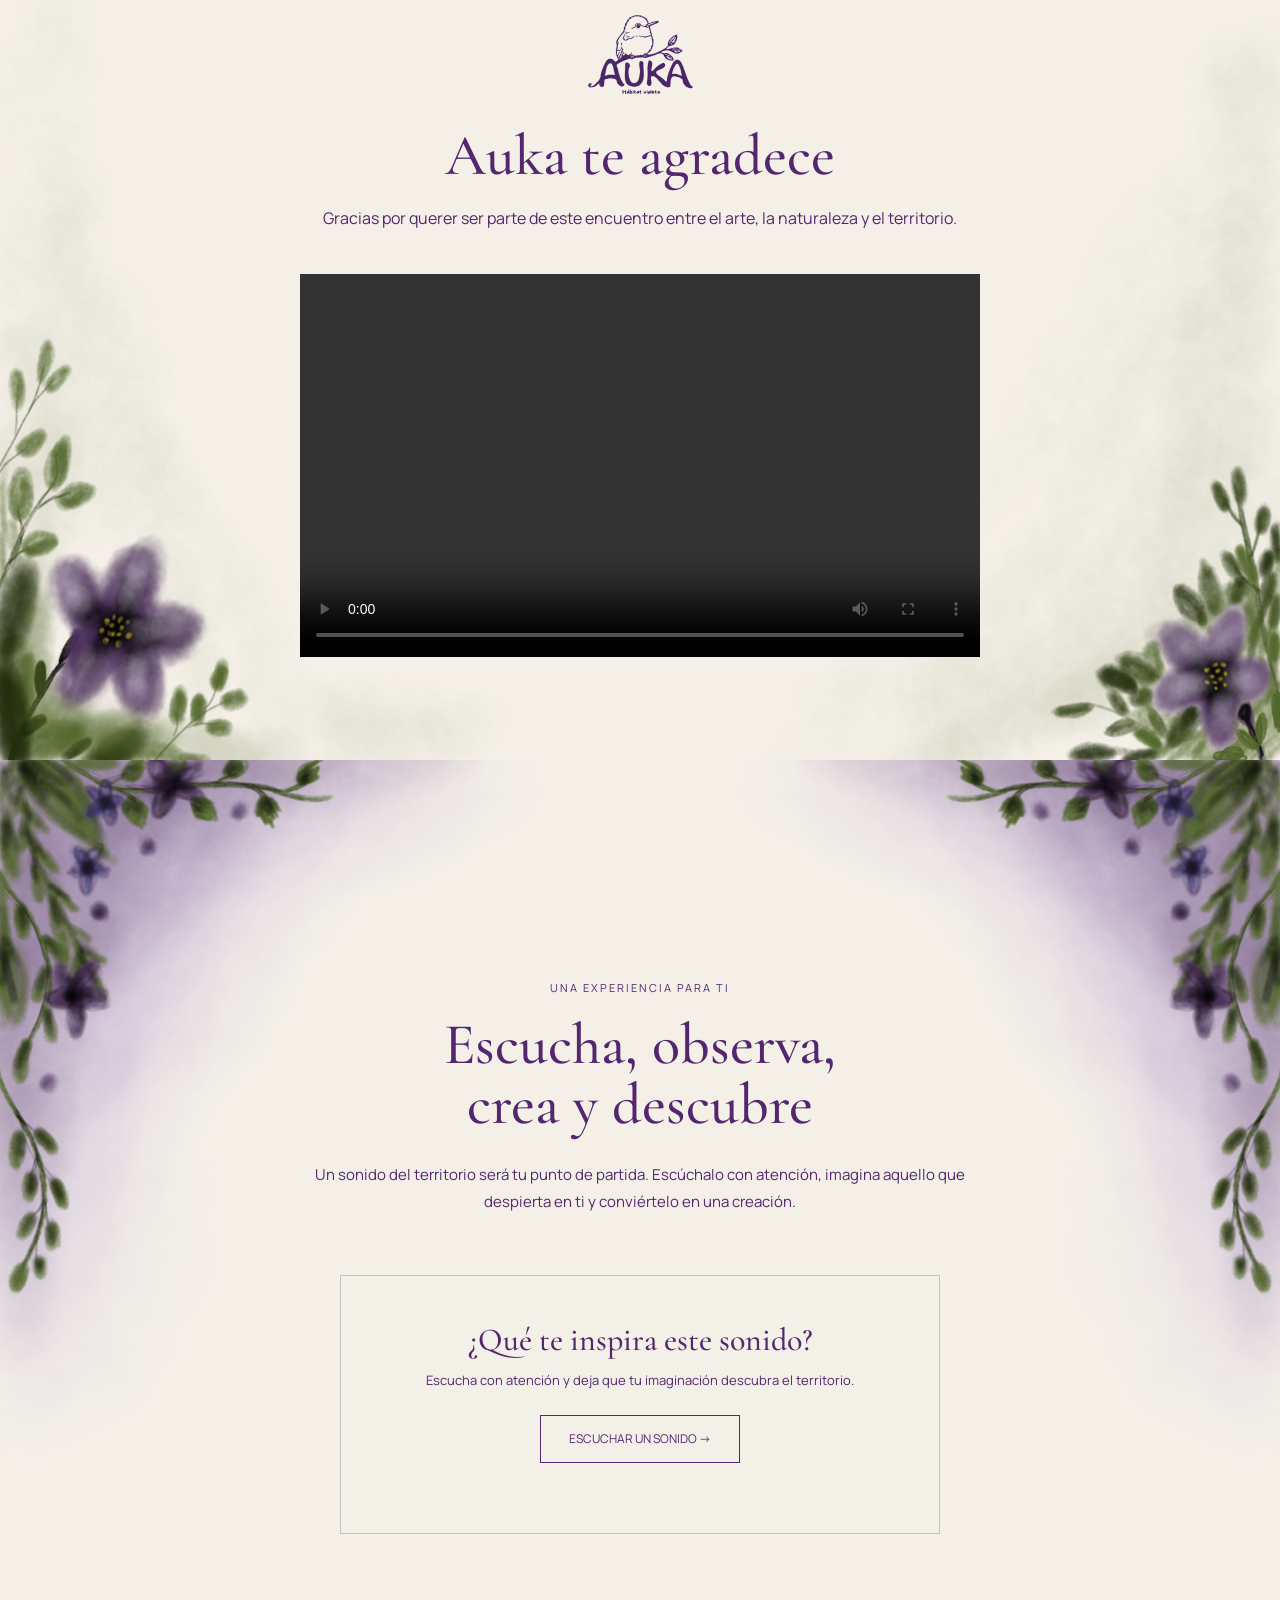
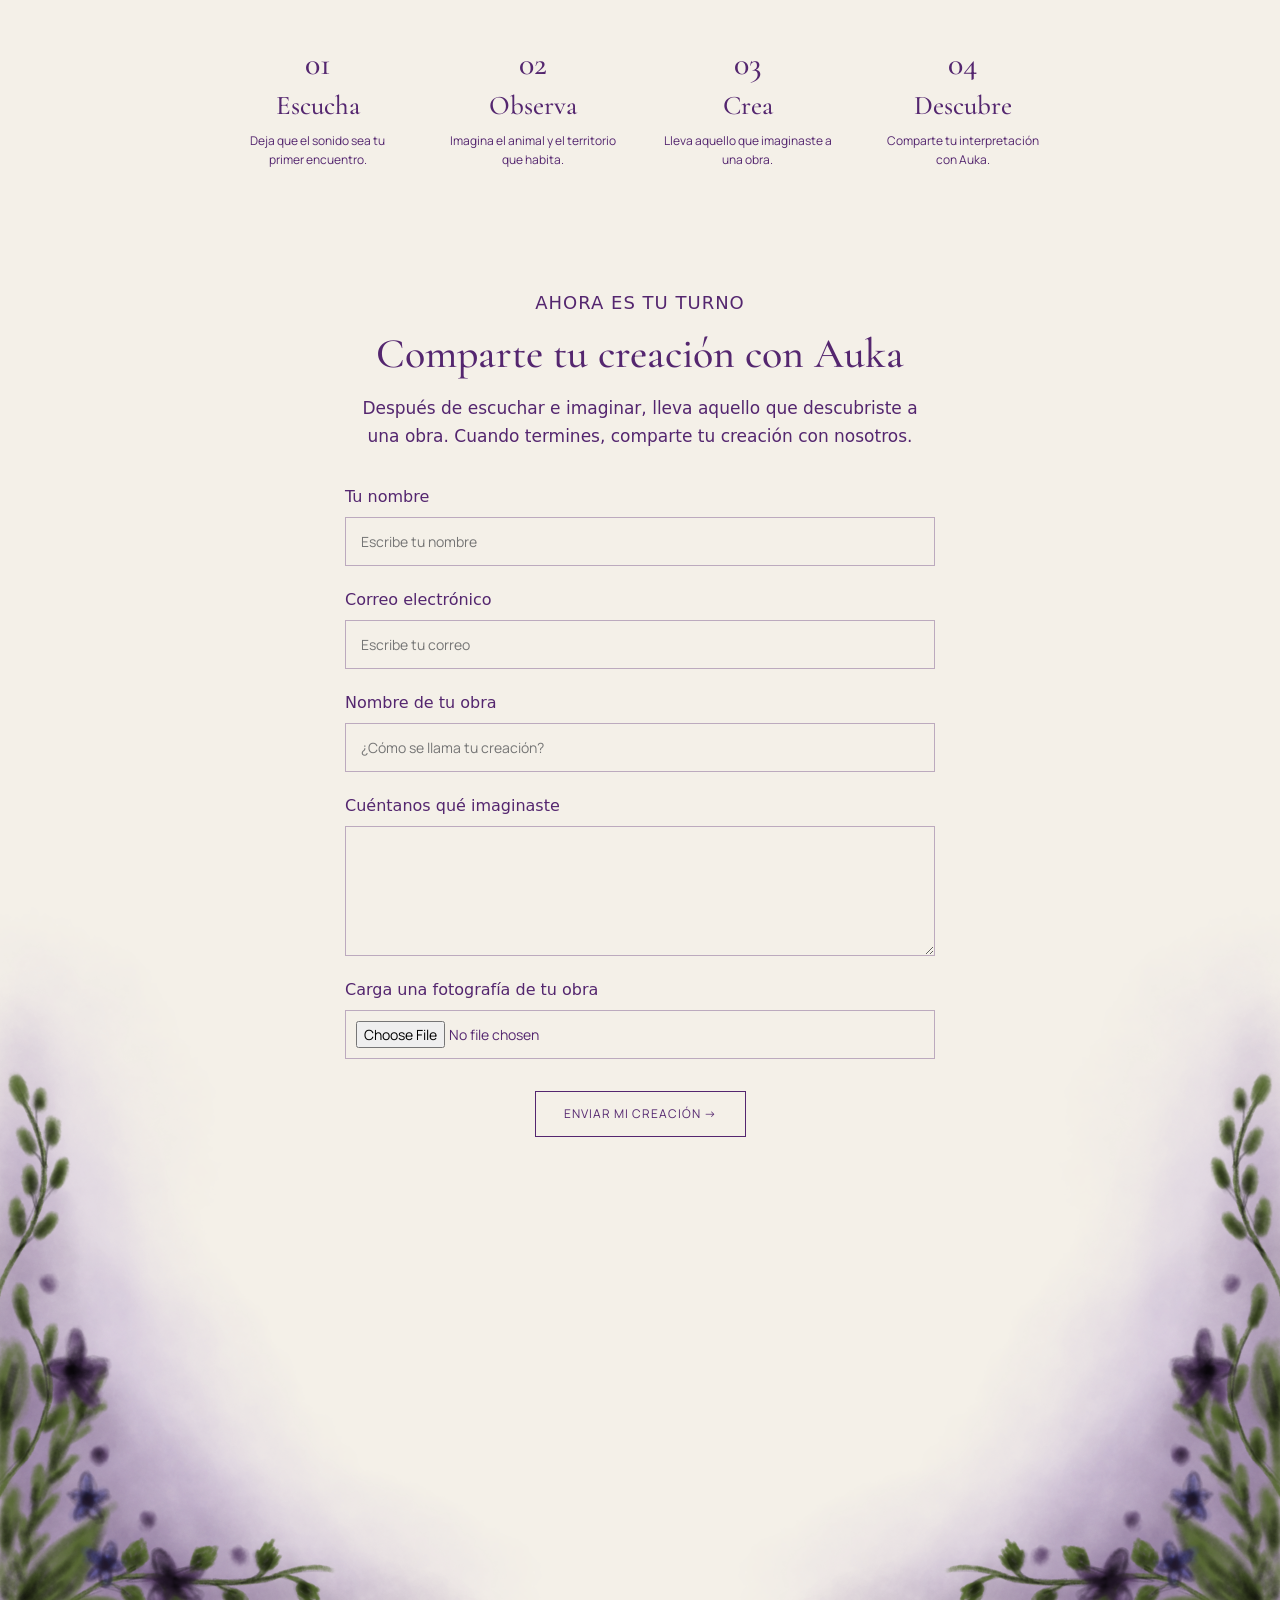
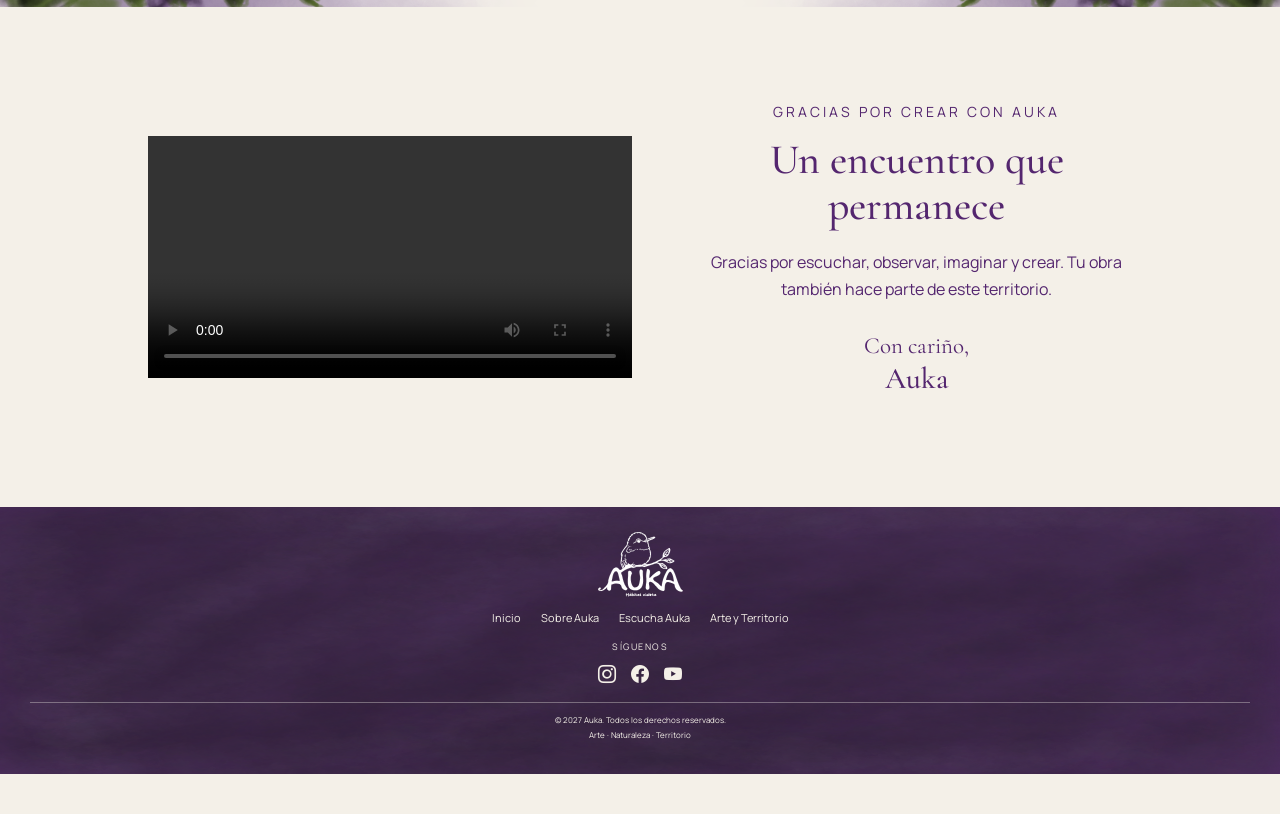
==== Arteyterritorio.html @ 27b0d7d1 "subir pagina auka auka" ====
<!DOCTYPE html>
    <html>
        <head>
            <meta charset="UTF-8">
            <meta name="viewport" content="width=device-width, initial-scale=1.0">
            <link rel="stylesheet" type="text/css" href="css/bootstrap.min.css">
            <link rel="stylesheet" type="text/css" href="css/estilos.css">
            <link rel="preconnect" href="https://fonts.googleapis.com">
            <link rel="preconnect" href="https://fonts.gstatic.com" crossorigin>
            <link rel="stylesheet" href="https://cdn.jsdelivr.net/npm/bootstrap-icons@1.11.3/font/bootstrap-icons.min.css">
            <link href="https://fonts.googleapis.com/css2?family=Cormorant+Garamond:ital,wght@0,300..700;1,300..700&family=Manrope:wght@200..800&display=swap" rel="stylesheet">
            <title>   Auka | Arte y territorio</title>
        </head>
        <body>
            <section class="bienvenida-actividad">
                <div class="bienvenida-contenido col-12 col-md-10 col-lg-8">
                    <img
                src="imagenes/VectorAUKAmoradoau.svg"
                alt="Auka Hábitat violeta"
                class="logo-bienvenida"
            >
                    <h1>
                        Auka te agradece
                    </h1>
                    <p class="bienvenida-texto">
                        Gracias por querer ser parte de este encuentro entre el arte, la naturaleza y el territorio.
                    </p>
                    <div class="video-bienvenida">
                        <video
                    controls
                    playsinline
                    preload="metadata"
                >
                            <source
                        src="videos/video 2.mp4"
                        type="video/mp4"
                    >
                            Tu navegador no puede reproducir este video.
                        </video>
                    </div>
                </div>
            </section>
            <section class="actividad-experiencia">
                <div class="experiencia-contenido col-12">
                    <p class="experiencia-etiqueta">
                        UNA EXPERIENCIA PARA TI
                    </p>
                    <h2>
                        Escucha, observa,
                        <br>
                        crea y descubre
                    </h2>
                    <p class="experiencia-intro">
                        Un sonido del territorio será tu punto de partida. Escúchalo con atención, imagina aquello que despierta en ti y conviértelo en una creación.
                    </p>
                    <div class="sonido-experiencia col-12 col-md-10 col-lg-8">
                        <h3>
                            ¿Qué te inspira este sonido?
                        </h3>
                        <p>
                            Escucha con atención y deja que tu imaginación descubra el territorio.
                        </p>
                        <button
                    type="button"
                    id="boton-sonido"
                >
                            ESCUCHAR UN SONIDO →
                        </button>
                        <div id="reproductor-sonido">
                        </div>
                        <p id="mensaje-sonido">
                        </p>
                    </div>
                    <div class="pasos-actividad row justify-content-center g-4">
                        <div class="paso-actividad col-12 col-sm-6 col-lg-3">
                            <span>
                                01
                            </span>
                            <h4>
                                Escucha
                            </h4>
                            <p>
                                Deja que el sonido sea tu primer encuentro.
                            </p>
                        </div>
                        <div class="paso-actividad col-12 col-sm-6 col-lg-3">
                            <span>
                                02
                            </span>
                            <h4>
                                Observa
                            </h4>
                            <p>
                                Imagina el animal y el territorio que habita.
                            </p>
                        </div>
                        <div class="paso-actividad col-12 col-sm-6 col-lg-3">
                            <span>
                                03
                            </span>
                            <h4>
                                Crea
                            </h4>
                            <p>
                                Lleva aquello que imaginaste a una obra.
                            </p>
                        </div>
                        <div class="paso-actividad col-12 col-sm-6 col-lg-3">
                            <span>
                                04
                            </span>
                            <h4>
                                Descubre
                            </h4>
                            <p>
                                Comparte tu interpretación con Auka.
                            </p>
                        </div>
                    </div>
                    <div class="formulario-creacion col-12 col-lg-10">
                        <p class="formulario-etiqueta">
                            AHORA ES TU TURNO
                        </p>
                        <h3>
                            Comparte tu creación con Auka
                        </h3>
                        <p class="formulario-intro">
                            Después de escuchar e imaginar, lleva aquello que descubriste a una obra. Cuando termines, comparte tu creación con nosotros.
                        </p>
                        <form action="https://formspree.io/f/xdeoeorb" method="POST" enctype="multipart/form-data">
                            <div class="campo-formulario col-12">
                                <label for="nombre">
                                    Tu nombre
                                </label>
                                <input
                type="text"
                id="nombre"
                name="nombre"
                placeholder="Escribe tu nombre"
                required
            >
                            </div>
                            <div class="campo-formulario col-12">
                                <label for="correo">
                                    Correo electrónico
                                </label>
                                <input
                type="email"
                id="correo"
                name="correo"
                placeholder="Escribe tu correo"
                required
            >
                            </div>
                            <div class="campo-formulario col-12">
                                <label for="obra">
                                    Nombre de tu obra
                                </label>
                                <input
                type="text"
                id="obra"
                name="obra"
                placeholder="¿Cómo se llama tu creación?"
                required
            >
                            </div>
                            <div class="campo-formulario col-12">
                                <label for="interpretacion">
                                    Cuéntanos qué imaginaste
                                </label>
                                <textarea
                id="interpretacion"
                name="interpretacion"
                rows="4"
                placeholder="Cuéntanos brevemente qué despertó este sonido en ti..."
            >
                                </textarea>
                            </div>
                            <div class="campo-formulario col-12">
                                <label for="obra-foto">
                                    Carga una fotografía de tu obra
                                </label>
                                <input
                type="file"
                id="obra-foto"
                name="obra-foto"
                accept="image/*"
                required
            >
                            </div>
                            <button
            type="submit"
            class="boton-enviar"
        >
                                ENVIAR MI CREACIÓN →
                            </button>
                        </form>
                    </div>
        </div>
    </section>
    <section class="cierre-auka">
        <div class="cierre-video col-12 col-md-6">
            <video controls playsinline preload="metadata">
                <source src="videos/serraniavideo.mp4" type="video/mp4">
                Tu navegador no puede reproducir este video.
            </video>
        </div>
        <div class="cierre-mensaje col-12 col-md-6">
            <p class="cierre-etiqueta">
                GRACIAS POR CREAR CON AUKA
            </p>
            <h2>
                Un encuentro que permanece
            </h2>
            <p>
                Gracias por escuchar, observar, imaginar y crear. Tu obra también hace parte de este territorio.
            </p>
            <p class="cierre-firma">
                Con cariño,
                <br>
                <strong>
                    Auka
                </strong>
            </p>
        </div>
    </section>
    <footer class="footer-auka">
        <div class="footer-logo">
            <img src="imagenes/VectorAUKAmoradoau.svg" alt="Auka">
        </div>
        <nav class="footer-menu">
            <a href="index.html">
                Inicio
            </a>
            <a href="index.html#sobre-auka">
                Sobre Auka
            </a>
            <a href="index.html#escucha-auka">
                Escucha Auka
            </a>
            <a href="Arteyterritorio.html">
                Arte y Territorio
            </a>
        </nav>
        <div class="footer-redes">
            <p>
                SÍGUENOS
            </p>
            <div class="redes-iconos">
                <a href="#" aria-label="Instagram">
                    <i class="bi bi-instagram">
                    </i>
                </a>
                <a href="#" aria-label="Facebook">
                    <i class="bi bi-facebook">
                    </i>
                </a>
                <a href="#" aria-label="YouTube">
                    <i class="bi bi-youtube">
                    </i>
                </a>
            </div>
        </div>
        <div class="footer-copy">
            <p>
                © 2027 Auka. Todos los derechos reservados.
            </p>
            <p>
                Arte · Naturaleza · Territorio
            </p>
        </div>
    </footer>
</section>
<script>
    const sonidos = [
    "colibri.mp3",
    "danta.mp3",
    "jaguar.mp3",
    "oso.mp3",
    "rana.mp3",
    "tucan.mp3"
    ];
    const botonSonido =
    document.getElementById("boton-sonido");
    const reproductorSonido =
    document.getElementById("reproductor-sonido");
    const mensajeSonido =
    document.getElementById("mensaje-sonido");
    let sonidoAnterior = null;
    botonSonido.addEventListener("click", function () {
    let sonidoActual;
    do {
    const indiceAleatorio =
    Math.floor(
    Math.random() * sonidos.length
    );
    sonidoActual =
    sonidos[indiceAleatorio];
    } while (
    sonidos.length > 1 &&
    sonidoActual === sonidoAnterior
    );
    sonidoAnterior = sonidoActual;
    reproductorSonido.innerHTML = `
    <audio
    controls
    autoplay
    >
    <source
    src="sonidos/${sonidoActual}"
    type="audio/mpeg"
    >
    Tu navegador no puede reproducir
    este audio.
    </audio>
    `;
    mensajeSonido.textContent =
    "Escucha con atención. ¿Qué te hace imaginar este sonido?";
    });
</script>
</body>
</html>
---- css/estilos.css ----
html {
    scroll-behavior: smooth;
}
body {
    margin: 0;
    background-color: #F4F0E8;
    background-image: url("../imagenes/Fondo2.png");
    background-size: 105% auto;
    background-position: 52% top;
    background-repeat: no-repeat;
}
header img {
    width: 100%;
    height: auto;
    position: relative;
}
.logo-contenedor {
    padding-top: 40px;
    padding-left: 75px;
}

.logo {
    width: 90%;
    height: auto;
}
.hero-text {
    position: relative;
    z-index: 2;
    width: 45%;
    padding: 100px 0 0 80px;
}
.hero-text h1 {
    font-family: "Cormorant Garamond", serif;
    font-size: 70px;
    margin: 0;
}

.hero-text h2 {
    font-family: "Cormorant Garamond", serif;
    font-size: 28px;
    font-weight: 500;
    margin: 0 0 20px;
}

.hero-text {
    position: relative;
    z-index: 2;
    width: 45%;
    padding: 100px 0 0 80px;
}

.navbar {
    font-family: "Manrope", sans-serif;
}

.navbar .nav-link {
    font-size: 14px;
    font-weight: 400;
    letter-spacing: 0.3px;
}

.hero-buttons {
    display: flex;
    gap: 15px;
    margin-top: 25px;
}

.hero-buttons a {
    font-family: "Manrope", sans-serif;
    font-size: 11px;
    text-decoration: none;
    padding: 10px 18px;
}

.hero-image {
    position: absolute;
    right: -2%;
    bottom: 60px;
    margin-top: 40px;
    width: 70%;
    z-index: 1;
}

.hero-image img {
    width: 100%;
    height: auto;
    display: block;
}
.hero {
    position: relative;
    min-height: 680px;
    overflow: visible;
}
.hero-buttons a {
    font-family: "Manrope", sans-serif;
    font-size: 13px;
    color: #4b286d;
    text-decoration: none;
    border: 1px solid #4b286d;
    padding: 10px 18px;
    margin-right: 20px;
    display: inline-block;
}

.sobre-auka {
    position: relative;
    min-height: 1000px;
    background-color: #F4F0E8;

    background-image:
        url("../imagenes/fondo5.png"),
        url("../imagenes/fondo5r.png"),
        url("../imagenes/fondo5c.png");

    background-size:
        100% auto,
        100% auto,
        100% auto;

    background-position:
        center top,
        center 709px,
        center 1400px;

    background-repeat:
        no-repeat,
        no-repeat,
        no-repeat;

    overflow: hidden;
}

.sobre-contenido {
    position: relative;
    z-index: 2;
    width: 70%;
    margin: auto;
    padding-top: 100px;
    text-align: center;
}

.sobre-contenido h1 {
    font-family: "Cormorant Garamond", serif;
    font-size: 55px;
    font-weight: 500;
    margin-bottom: 15px;
}

.sobre-contenido h2 {
    font-family: "Cormorant Garamond", serif;
    font-size: 28px;
    font-weight: 500;
    margin-bottom: 30px;
}

.sobre-contenido p {
    font-family: "Manrope", sans-serif;
    font-size: 15px;
    line-height: 1.8;
    max-width: 700px;
    margin: 0 auto 20px;
}

.sobre-video {
    position: relative;
    z-index: 2;
    width: 70%;
    margin: 80px auto 0;
    text-align: center;
}

.sobre-video h2 {
    font-family: "Cormorant Garamond", serif;
    font-size: 32px;
    font-weight: 500;
}

.sobre-video p {
    font-family: "Manrope", sans-serif;
    font-size: 14px;
    line-height: 1.6;
}

.video-contenedor {
    width: 60%;
    margin: 30px auto;
}

.video-contenedor video {
    width: 100%;
    height: auto;
    display: block;
}

.sobre-colibri {
    position: relative;
    z-index: 2;
    width: 70%;
    margin: 100px auto 0;
    text-align: center;
}

.sobre-colibri h2 {
    font-family: "Cormorant Garamond", serif;
    font-size: 32px;
    font-weight: 500;
}

.sobre-colibri p {
    font-family: "Manrope", sans-serif;
    font-size: 15px;
    line-height: 1.8;
    max-width: 700px;
    margin: auto;
}
.colibri-video {
    width: 35%;
    margin: 40px auto 0;
}

.colibri-video video {
    width: 100%;
    height: auto;
    display: block;
}

.sobre-territorio {
    position: relative;
    z-index: 2;
    width: 70%;
    margin: 100px auto;
    text-align: center;
}

.sobre-territorio h2 {
    font-family: "Cormorant Garamond", serif;
    font-size: 32px;
    font-weight: 500;
}

.sobre-territorio p {
    font-family: "Manrope", sans-serif;
    font-size: 15px;
    line-height: 1.8;
    max-width: 700px;
    margin: auto;
}
.escucha-intro {
    min-height: 700px;
    background-color: #F4F0E8;
    background-image: url("../imagenes/fondototal.png");
    background-size: 100% auto;
    background-position: center top;
    background-repeat: no-repeat;

    display: flex;
    align-items: center;
    justify-content: center;
    text-align: center;
}

.escucha-contenido {
    width: 60%;
    max-width: 800px;
    margin-top: 40px;
}

.escucha-contenido h1 {
    font-family: "Cormorant Garamond", serif;
    font-size: 70px;
    color: #F4F0E8;
    margin: 0 0 10px;
}

.escucha-contenido h2 {
    font-family: "Cormorant Garamond", serif;
    font-size: 32px;
    font-weight: 500;
    color: #F4F0E8;
    margin: 0 0 30px;
}

.escucha-contenido p {
    font-family: "Manrope", sans-serif;
    font-size: 17px;
    line-height: 1.8;
    color: #F4F0E8;
    margin: 15px auto;
}

.escucha-contenido a {
    display: inline-block;
    margin-top: 25px;
    padding: 14px 28px;
    border: 1px solid #F4F0E8;
    color: #F4F0E8;
    text-decoration: none;
    font-family: "Manrope", sans-serif;
    font-size: 14px;
}

.escucha-contenido a:hover {
    background-color: #F4F0E8;
    color: #54266F;
}

.sonidos {
    background-color: #F4F0E8;

    background-image:
        url("../imagenes/fondo8r.png"),
        url("../imagenes/fondo8.png");

    background-size:
        100% auto,
        100% auto;

    background-position:
        center top,
        center 650px;

    background-repeat:
        no-repeat,
        no-repeat;

    padding: 120px 40px 100px;
    box-sizing: border-box;
    min-height: 1300px;
}

.sonidos-titulo {
    text-align: center;
    max-width: 650px;
    margin: 0 auto 70px;
}

.sonidos-titulo h1 {
    font-family: "Cormorant Garamond", serif;
    font-size: 52px;
    color: #54266F;
    margin: 0 0 15px;
}

.sonidos-titulo p {
    font-family: "Manrope", sans-serif;
    font-size: 16px;
    line-height: 1.7;
    color: #54266F;
}

.animales {
    max-width: 800px;
    margin: 0 auto;
    display: grid;
    grid-template-columns: repeat(3, 1fr);
    gap: 35px;
}

.animal {
    text-align: center;
    background-color: rgba(244, 240, 232, 0.92);
    padding: 10px;
}

.animal img {
    width: 100%;
    height: 190px;
    object-fit: cover;
    display: block;
}

.animal h2 {
    font-family: "Cormorant Garamond", serif;
    font-size: 25px;
    color: #54266F;
    margin: 12px 0;
}

.animal audio {
    width: 100%;
}

.arte-territorio {
    background-color: #F4F0E8;
}

.arte-intro {
    min-height: 700px;

    background-image: url("../imagenes/fondop.png");
    background-size: 115% auto;
    background-position: center center;
    background-repeat: no-repeat;
    padding: 80px 40px;
    box-sizing: border-box;
    display: flex;
    flex-direction: column;
    justify-content: flex-start;
    align-items: center;

    position: relative;
}

.arte-intro h1 {
    font-family: "Cormorant Garamond", serif;
    font-size: 60px;
    color: #54266F;
    width: 700px;
    max-width: 90%;
    margin: 0 auto 12px;
    text-align: center;
}

.arte-intro h2 {
    font-family: "Cormorant Garamond", serif;
    font-size: 30px;
    font-weight: 500;
    color: #54266F;
    width: 700px;
    max-width: 90%;
    margin: 0 auto 35px;
    text-align: center;
}

.arte-intro p {
    font-family: "Manrope", sans-serif;
    font-size: 16px;
    line-height: 1.8;
    color: #54266F;

    width: 420px;
    max-width: 90%;
    margin: 0 auto 22px;
    text-align: center;
}

.obras-seccion {
    background-color: #F4F0E8;
    background-image: url("../imagenes/fondototal.png");
    background-size: 100% auto;
    background-position: center top;
    background-repeat: repeat-y;

    padding: 100px 60px 40px;

    box-sizing: border-box;
}

.obras-contenido {
    max-width: 1050px;
    margin: 0 auto;
    text-align: center;
}

.obras-contenido h2 {
    font-family: "Cormorant Garamond", serif;
    font-size: 48px;
    color: #F4F0E8;
    margin-bottom: 15px;
}

.obras-contenido > p {
    font-family: "Manrope", sans-serif;
    font-size: 16px;
    color: #F4F0E8;
    margin-bottom: 60px;
}

.galeria-obras {
    max-width: 1000px;
    margin: 50px auto 0;
    display: grid;
    grid-template-columns: repeat(3, 1fr);
    gap: 45px 35px;
    align-items: start;
    justify-items: center;
}

.galeria-obras img {
    width: 100%;
    max-width: 300px;
    height: 330px;
    object-fit: cover;
    display: block;
}

.mambo-banner { 
    width: 100vw; 
    margin-left: calc(50% - 50vw);
    margin-right: calc(50% - 50vw);
    background-color: #F4F0E8; 
    padding: 70px 30px; 
    box-sizing: border-box; 
    text-align: center; 
    color: #54266F;
}

.mambo-pequeno {
    font-family: "Manrope", sans-serif;
    font-size: 13px;
    letter-spacing: 2px;
    margin-bottom: 15px;
}

.mambo-banner h2 {
    font-family: "Cormorant Garamond", serif;
    font-size: 42px;
    font-weight: 500;
    margin: 0 0 15px;
}

.mambo-banner p:last-child {
    font-family: "Manrope", sans-serif;
    font-size: 16px;
    margin: 0;
}

.auka-cenefa {
     width: 100vw; 
    margin-left: calc(50% - 50vw);
    margin-right: calc(50% - 50vw);
    padding: 0;
    overflow: hidden;
    background-color: #F4F0E8;
}

.auka-cenefa img {
    width: 100%;
    height: auto;
    display: block;
}

.invita-mambo {
    background-color: #F4F0E8;
    width: 100vw; 
    margin-left: calc(50% - 50vw);
    margin-right: calc(50% - 50vw);
    padding: 100px 30px;
    text-align: center;
    color: #54266F;
}

.invita-mambo h2 {
    font-family: "Cormorant Garamond", serif;
    font-size: 50px;
    font-weight: 500;
    margin: 0 0 15px;
}

.invita-mambo p {
    font-family: "Manrope", sans-serif;
    font-size: 18px;
    margin-bottom: 35px;
}

.invita-mambo a {
    display: inline-block;
    padding: 15px 30px;
    border: 1px solid #54266F;
    color: #54266F;
    text-decoration: none;
    font-family: "Manrope", sans-serif;
    font-size: 14px;
    transition: 0.3s;
}

.invita-mambo a:hover {
    background-color: #54266F;
    color: #F4F0E8;
}

.arte-evento .fecha {
    font-family: "Cormorant Garamond", serif;
    font-size: 35px;
    color: #54266F;
    margin-top: 30px;
}
.mambo-banner h2 {
    display: block;
    visibility: visible;

    font-family: "Cormorant Garamond", serif;
    font-size: 42px;
    font-weight: 500;
    color: #54266F;
    margin: 15px auto;

    text-align: center;
}

.invita-mambo h2 {
    display: block;
    visibility: visible;
    font-family: "Cormorant Garamond", serif;
    font-size: 50px;
    font-weight: 500;
    color: #54266F;
    margin: 0 auto 20px;
    text-align: center;
}
.cierre-auka {
    width: 100%;
    min-height: 500px;
    display: flex;
    align-items: center;
    justify-content: center;
    gap: 70px;
    padding: 70px 8%;
    box-sizing: border-box;
    background-color: #F4F0E8;
    color: #54266F;
}

.cierre-video {
    width: 45%;
    max-width: 600px;
}

.cierre-video video {
    display: block;
    width: 100%;
    height: auto;
    max-height: 340px;
    object-fit: contain;
}

.cierre-mensaje {
    width: 40%;
    max-width: 500px;
    text-align: center;
}

.cierre-etiqueta {
    margin: 0 0 15px;
    font-family: "Manrope", sans-serif;
    font-size: 14px;
    letter-spacing: 3px;
    color: #54266F;
}

.cierre-mensaje h2 {
    margin: 0 0 20px;
    font-family: "Cormorant Garamond", serif;
    font-size: 42px;
    font-weight: 500;
    line-height: 1.1;
    color: #54266F;
}

.cierre-mensaje > p:not(.cierre-etiqueta):not(.cierre-firma) {
    margin: 0 auto;
    max-width: 430px;
    font-family: "Manrope", sans-serif;
    font-size: 16px;
    line-height: 1.7;
    color: #54266F;
}

.cierre-firma {
    margin-top: 30px;
    font-family: "Cormorant Garamond", serif;
    font-size: 23px;
    line-height: 1.2;

    color: #54266F;
}

.cierre-firma strong {
    font-size: 30px;
    font-weight: 500;
}

@media (max-width: 800px) {

    .cierre-auka {
        flex-direction: column;

        gap: 40px;

        padding: 60px 30px;
    }

    .cierre-video,
    .cierre-mensaje {
        width: 100%;
        max-width: 600px;
    }

    .cierre-mensaje h2 {
        font-size: 36px;
    }
}

.footer-auka { 
    width: 100vw; 
    min-height: 250px; 
    margin-left: calc(50% - 50vw); 
    background-color: #54266F; 
    background-image: url("../imagenes/fondototal.png"); 
    background-size: 100% 100%; 
    background-position: center center; 
    background-repeat: no-repeat; 
    padding: 25px 30px 30px; 
    box-sizing: border-box; 
    text-align: center; 
    color: #F4F0E8;
}
.footer-logo {
    margin-bottom: 12px;
}

.footer-logo img {
    width: 85px;
    height: auto;
    display: block;
    margin: 0 auto;

    filter: brightness(0) invert(1);
}

.footer-menu {
    display: flex;
    justify-content: center;
    align-items: center;
    flex-wrap: wrap;
    gap: 20px;
    margin-bottom: 14px;
}

.footer-menu a {
    font-family: "Manrope", sans-serif;
    font-size: 11px;
    color: #F4F0E8;
    text-decoration: none;
    transition: 0.3s;
}

.footer-menu a:hover {
    opacity: 0.7;
}
.footer-redes {
    margin-bottom: 14px;
}

.footer-redes p {
    font-family: "Manrope", sans-serif;
    font-size: 9px;
    letter-spacing: 1.5px;
    margin: 0 0 7px;
    color: #F4F0E8;
}

.redes-iconos img {
    width: 18px;
    height: 18px;
    object-fit: contain;
}

.footer-copy {
    border-top: 1px solid rgba(244, 240, 232, 0.35);
    padding-top: 8px;
}

.footer-copy p {
    font-family: "Manrope", sans-serif;
    font-size: 8px;
    margin: 3px 0;
    color: #F4F0E8;
}
.redes-iconos {
    display: flex;
    justify-content: center;
    align-items: center;
    gap: 15px;
}

.redes-iconos a {
    color: #F4F0E8;
    text-decoration: none;
    font-size: 18px;
    transition: 0.3s;
}

.redes-iconos a:hover {
    opacity: 0.7;
}

.bienvenida-actividad {

    position: relative;
    width: 100%;
    min-height: 800px;
    margin-top: -40px !important;
    padding: 0;
    overflow: hidden;
    background-color: #F4F0E8;
    background-image: url("../imagenes/fondo4.png");
    background-repeat: no-repeat;
    background-position: center top;
    background-size: 100% 100%;
    text-align: center;
    color: #54266F;
}
.bienvenida-contenido {

    position: relative;
    z-index: 2;
    width: 100%;
    max-width: 1000px;
    margin: 0 auto;
    padding: 55px 30px 80px;
    box-sizing: border-box;
    text-align: center;
}

.logo-bienvenida {

    display: block;
    width: 105px;
    height: auto;
    margin: 0 auto 30px;
}

.bienvenida-contenido h1 {

    display: block;
    width: 100%;
    margin: 0 auto 18px;
    font-family: "Cormorant Garamond", serif;
    font-size: 58px;
    line-height: 1.05;
    font-weight: 500;
    text-align: center;
    color: #54266F;
}

.bienvenida-texto {

    display: block;
    width: 100%;
    max-width: 800px;
    margin: 0 auto 42px;
    font-family: "Manrope", sans-serif;
    font-size: 16px;
    line-height: 1.7;
    text-align: center;
    color: #54266F;
}

.video-bienvenida {
    width: 680px;
    max-width: 85%;
    margin: 0 auto;
}

.video-bienvenida video {
    display: block;
    width: 100%;
    height: auto;
    aspect-ratio: 16 / 9;
    object-fit: cover;
    margin: 0 auto;
}
.actividad-experiencia {

    position: relative;
    width: 100%;
    min-height: 1500px;
    margin: 0;
    padding: 0 0 320px;
    overflow: hidden;
    background-color: #F4F0E8;
    background-image:
        url("../imagenes/fondo5r.png"),
        url("../imagenes/fondo5.png");

    background-size:
        100% auto,
        100% auto;

    background-position:
        center top,
        center bottom;

    background-repeat:
        no-repeat,
        no-repeat;

    text-align: center;
    color: #54266F;
}

.experiencia-contenido {

    position: relative;
    z-index: 2;
    width: 100%;
    max-width: 1000px;
    margin: 0 auto;
    padding: 220px 30px 80px;
}

.experiencia-etiqueta {

    margin: 0 0 18px;
    font-family: "Manrope", sans-serif;
    font-size: 11px;
    font-weight: 400;
    letter-spacing: 2px;
    color: #54266F;
}

.actividad-experiencia h2 {
    margin: 0 0 25px;
    font-family: "Cormorant Garamond", serif;
    font-size: 58px;
    line-height: 1.05;
    font-weight: 500;
    color: #54266F;
}

.experiencia-intro {

    max-width: 650px;
    margin: 0 auto 60px;
    font-family: "Manrope", sans-serif;
    font-size: 15px;
    line-height: 1.8;
    font-weight: 400;
    color: #54266F;
}

.sonido-experiencia {

    width: 100%;
    max-width: 600px;
    margin: 0 auto 80px;
    padding: 45px 30px;
    border: 1px solid rgba(84, 38, 111, 0.25);
    background-color: rgba(244, 240, 232, 0.92);
    text-align: center;
}

.sonido-experiencia h3 {

    margin: 0 0 10px;
    font-family: "Cormorant Garamond", serif;
    font-size: 32px;
    line-height: 1.2;
    font-weight: 500;
    color: #54266F;
}

.sonido-experiencia > p {

    margin: 0 0 25px;
    font-family: "Manrope", sans-serif;
    font-size: 13px;
    line-height: 1.6;
    color: #54266F;
}

#boton-sonido {

    display: inline-block;
    padding: 14px 28px;
    border: 1px solid #54266F;
    background-color: transparent;
    color: #54266F;
    font-family: "Manrope", sans-serif;
    font-size: 12px;
    font-weight: 400;
    cursor: pointer;
    transition: all 0.3s ease;
}

#boton-sonido:hover {

    background-color: #54266F;
    color: #F4F0E8;
}

#reproductor-sonido {

    width: 100%;
    margin-top: 25px;
}

#reproductor-sonido audio {
    display: block;
    width: 100%;
    max-width: 450px;
    margin: 0 auto;
}

#mensaje-sonido {

    margin-top: 15px;
    margin-bottom: 0;
    font-family: "Manrope", sans-serif;
    font-size: 12px;
    line-height: 1.6;
    color: #54266F;
}
.pasos-actividad {

    display: flex;
    justify-content: center;
    align-items: flex-start;
    width: 100%;
    max-width: 900px;
    margin: 0 auto;
    gap: 25px;
}

.paso-actividad {
    flex: 1;
    max-width: 190px;
    padding: 10px;
    text-align: center;
}

.paso-actividad span {
    display: block;
    margin-bottom: 10px;
    font-family: "Cormorant Garamond", serif;
    font-size: 32px;
    line-height: 1;
    font-weight: 500;
    color: #54266F;

}
.paso-actividad h4 {

    margin: 0 0 8px;
    font-family: "Cormorant Garamond", serif;
    font-size: 27px;
    line-height: 1.2;
    font-weight: 500;
    color: #54266F;
}

.paso-actividad p {
    margin: 0;
    font-family: "Manrope", sans-serif;
    font-size: 12px;
    line-height: 1.6;
    font-weight: 400;
    color: #54266F;
}

@media (max-width: 900px) {

    .bienvenida-actividad {
        min-height: 750px;
    }

    .bienvenida-contenido {
        padding: 45px 25px 80px;
    }

    .bienvenida-contenido h1 {
        font-size: 50px;
    }

    .actividad-experiencia {

        min-height: 1350px;
        padding-bottom: 270px;
        background-size:
            100% 270px,
            100% 270px;
    }

    .experiencia-contenido {
        padding: 310px 25px 70px;
    }

    .actividad-experiencia h2 {
        font-size: 50px;
    }

}

@media (max-width: 600px) {

    .bienvenida-actividad {
        min-height: auto;
        background-size: auto 600px;
    }

    .bienvenida-contenido {
        padding: 40px 20px 70px;
    }

    .logo-bienvenida {
        width: 85px;
        margin-bottom: 25px;
    }

    .bienvenida-contenido h1 {
        font-size: 43px;
    }

    .bienvenida-texto {
        font-size: 14px;
        margin-bottom: 30px;
    }

    .video-bienvenida {
        max-width: 100%;
    }

    .actividad-experiencia {

        min-height: 1200px;
        padding-bottom: 230px;
        background-size:
            auto 230px,
            auto 230px;
    }

    .experiencia-contenido {

        padding: 270px 20px 60px;
    }

    .actividad-experiencia h2 {

        font-size: 43px;
    }

    .experiencia-intro {

        font-size: 14px;
        margin-bottom: 45px;
    }

    .sonido-experiencia {

        padding: 35px 20px;
        margin-bottom: 55px;
    }

    .sonido-experiencia h3 {

        font-size: 29px;
    }

    .pasos-actividad {

        flex-wrap: wrap;

        gap: 10px;
    }

    .paso-actividad {

        flex: 0 0 45%;
        max-width: none;
    }

}

.formulario-creacion {
    width: 100%;
    max-width: 650px;
    margin: 80px auto 40px;
    padding: 30px;
    box-sizing: border-box;
    text-align: center;
}

.formulario-etiqueta {
    font-size: 18px;
    letter-spacing: 1px;
    margin-bottom: 15px;
}

.formulario-creacion h3 {
    font-family: "Cormorant Garamond", serif;
    font-size: 42px;
    font-weight: 500;
    margin: 0 auto 18px;
    line-height: 1.1;
    color: #54266F;
}

.formulario-intro {
    font-size: 17px;
    line-height: 1.6;
    margin: 0 auto 35px;
    max-width: 600px;
}
.formulario-creacion form {
    width: 100%;
    display: flex;
    flex-direction: column;
    gap: 22px;
}
.campo-formulario {
    width: 100%;
    display: flex;
    flex-direction: column;
    text-align: left;
    gap: 8px;
}
.campo-formulario label {
    font-size: 16px;
    font-weight: 500;
}
.campo-formulario input,
.campo-formulario textarea {
    width: 100%;
    box-sizing: border-box;
    padding: 13px 15px;
    border: 1px solid rgba(84, 38, 111, 0.35);
    border-radius: 0;
    font-family: "Manrope", sans-serif;
    font-size: 14px;
    background: rgba(244, 240, 232, 0.75);
    color: #54266F;
}
.campo-formulario textarea {
    min-height: 130px;
    resize: vertical;
}
.campo-formulario input:focus,
.campo-formulario textarea:focus {
    outline: none;
    border-color: #5a247d;
}
.campo-formulario input[type="file"] {
    padding: 10px;
    cursor: pointer;
}
.boton-enviar {
    align-self: center;
    margin-top: 10px;
    padding: 13px 28px;
    border: 1px solid #54266F;
    border-radius: 0;
    background: transparent;
    color: #54266F;
    cursor: pointer;
    font-family: "Manrope", sans-serif;
    font-size: 12px;
    letter-spacing: 1px;

    transition: 0.3s;
}

.boton-enviar:hover {
    transform: translateY(-2px);
}
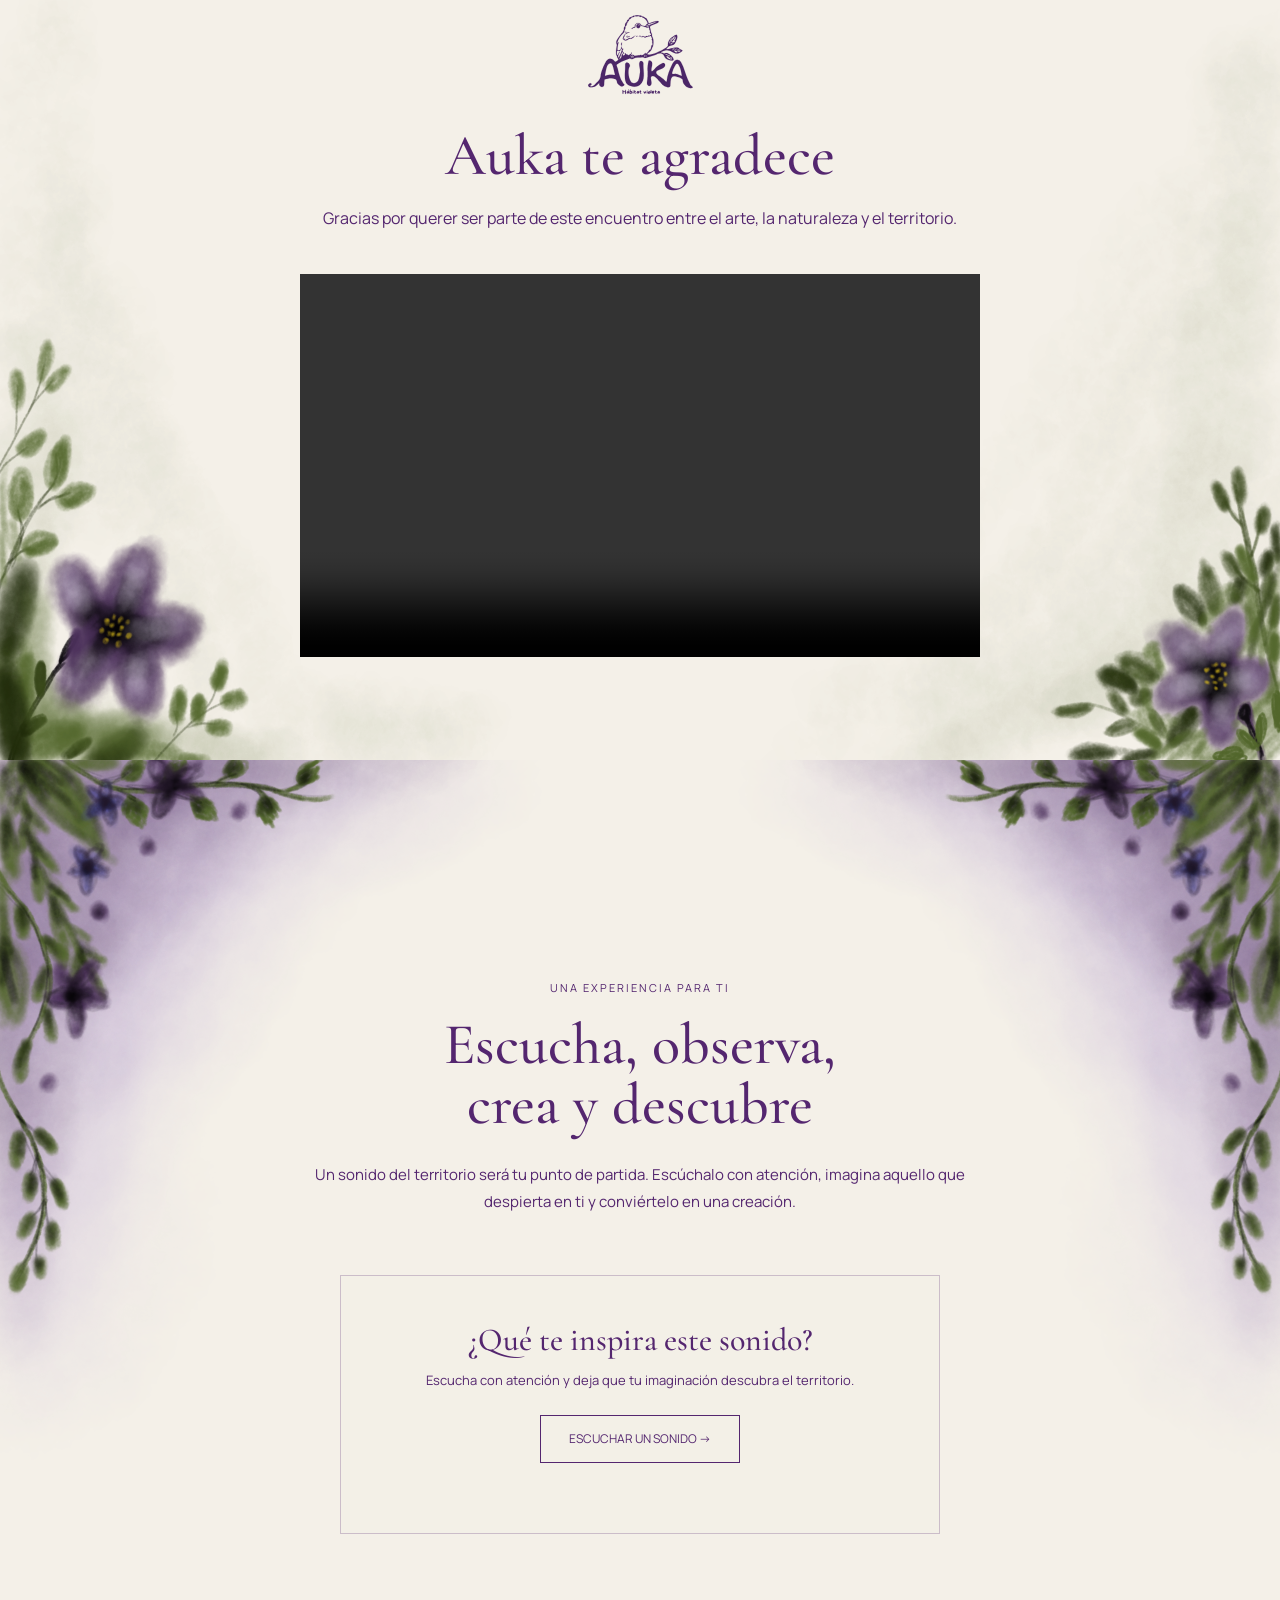
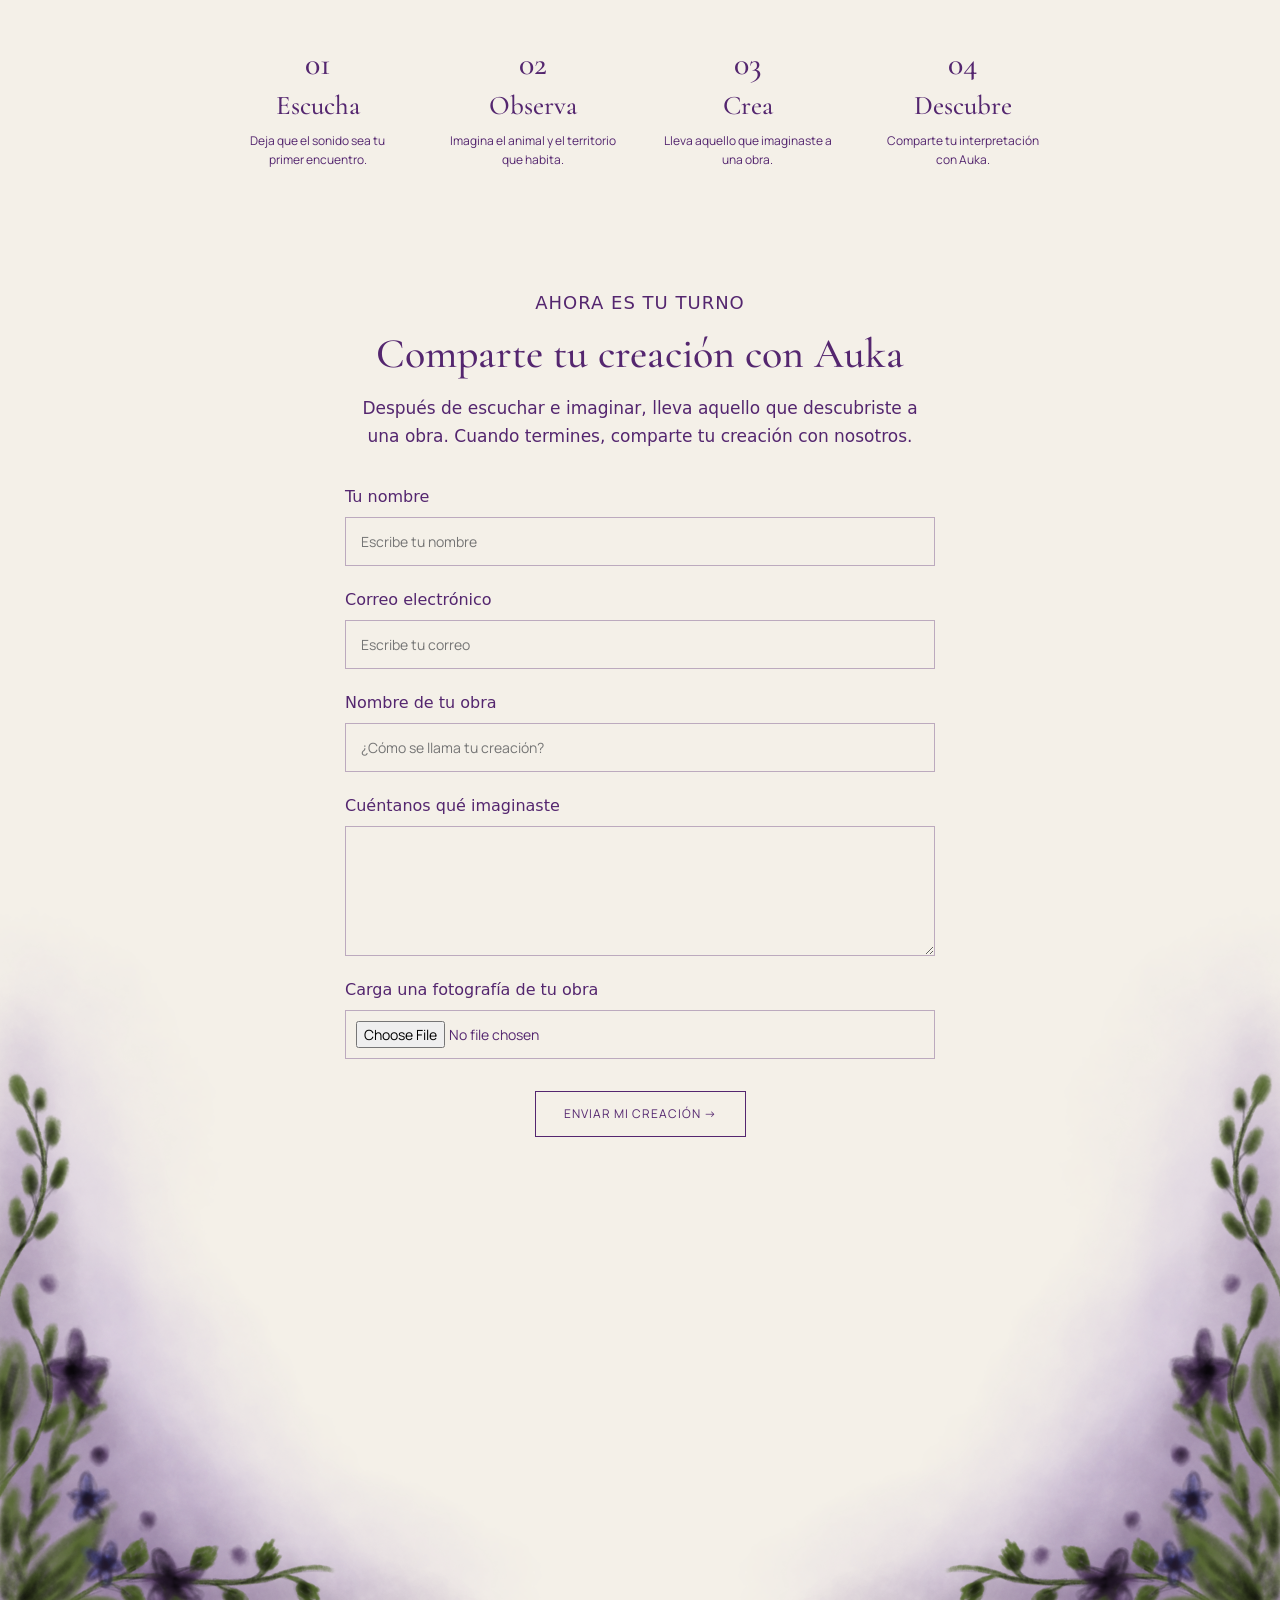
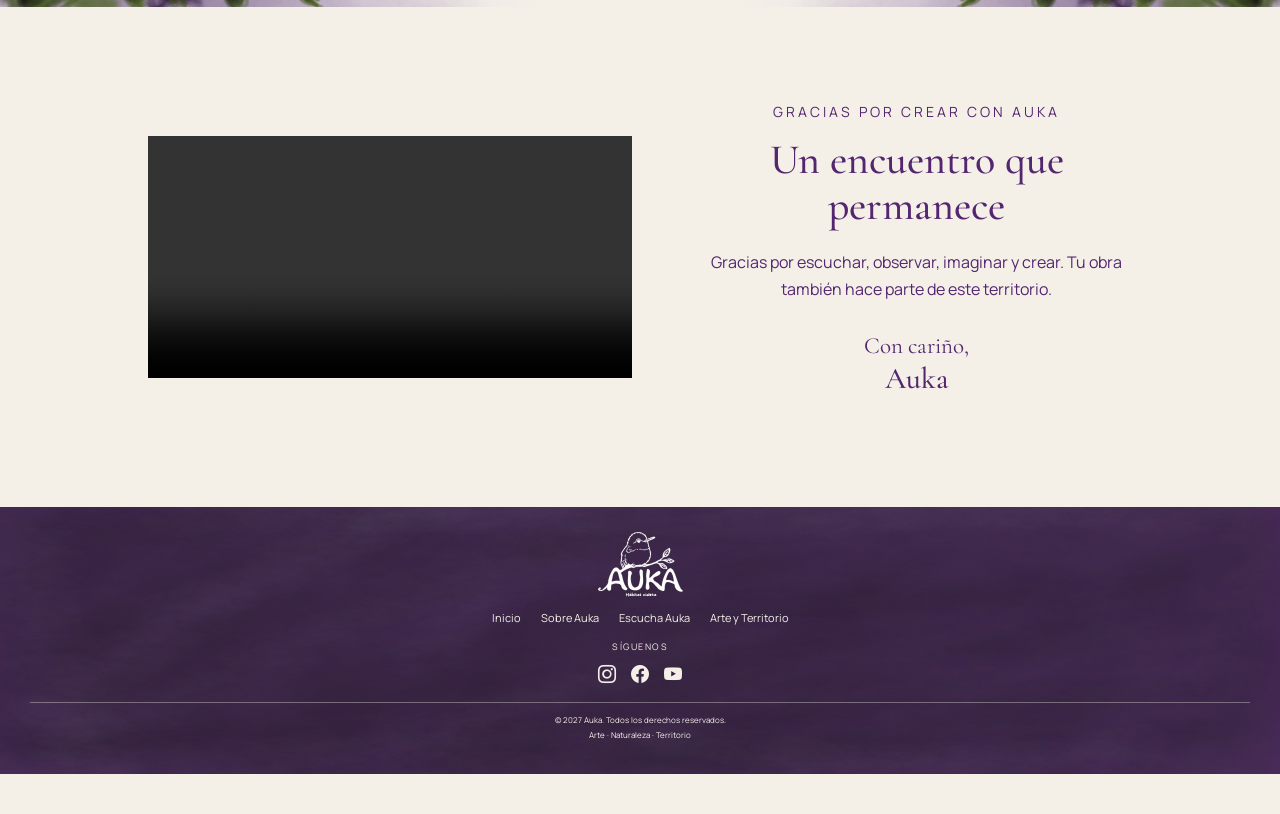
==== commit b2e03902: "Update Arteyterritorio.html" ====
--- a/Arteyterritorio.html
+++ b/Arteyterritorio.html
@@ -201,8 +201,7 @@
     <section class="cierre-auka">
         <div class="cierre-video col-12 col-md-6">
             <video controls playsinline preload="metadata">
-                <source src="videos/serraniavideo.mp4" type="video/mp4">
-                Tu navegador no puede reproducir este video.
+                <source src="videos/aukavidepresentacion.mp4" type="video/mp4">
             </video>
         </div>
         <div class="cierre-mensaje col-12 col-md-6">
